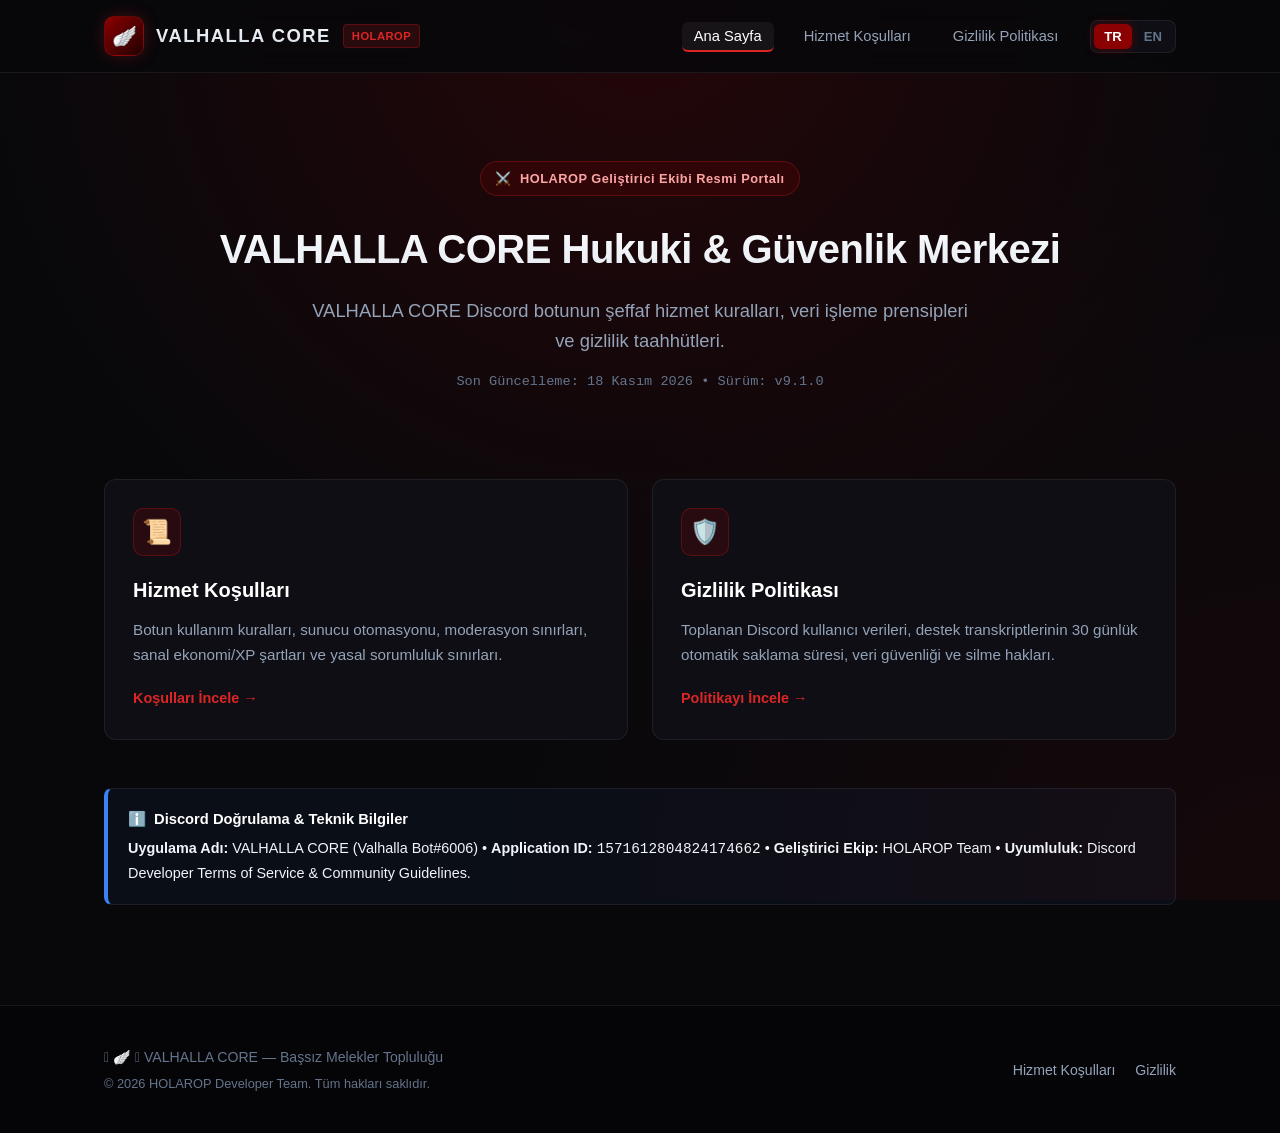
==== index.html @ b6e1a9f5 "Add files via upload" ====
<!DOCTYPE html>
<html lang="tr">
<head>
  <meta charset="UTF-8">
  <meta name="viewport" content="width=device-width, initial-scale=1.0">
  <title>VALHALLA CORE — Politika ve Hukuki Belgeler | Legal Hub</title>
  <meta name="description" content="VALHALLA CORE Discord Botu resmi Hizmet Koşulları ve Gizlilik Politikası merkezi. HOLAROP Geliştirici Ekibi.">
  <meta name="theme-color" content="#8B0000">
  <link rel="stylesheet" href="style.css">
</head>
<body>

  <!-- Site Header -->
  <header class="site-header">
    <div class="container nav-wrapper">
      <a href="index.html" class="brand">
        <div class="brand-icon">🪽</div>
        <div>
          <div class="brand-title">VALHALLA CORE</div>
        </div>
        <span class="brand-tag">HOLAROP</span>
      </a>

      <nav class="main-nav">
        <ul class="nav-links">
          <li><a href="index.html" class="active"><span class="lang-tr">Ana Sayfa</span><span class="lang-en" style="display:none;">Home</span></a></li>
          <li><a href="terms.html"><span class="lang-tr">Hizmet Koşulları</span><span class="lang-en" style="display:none;">Terms of Service</span></a></li>
          <li><a href="privacy.html"><span class="lang-tr">Gizlilik Politikası</span><span class="lang-en" style="display:none;">Privacy Policy</span></a></li>
        </ul>

        <div class="lang-switch">
          <button class="lang-btn lang-btn-tr active" onclick="setLanguage('tr')">TR</button>
          <button class="lang-btn lang-btn-en" onclick="setLanguage('en')">EN</button>
        </div>
      </nav>
    </div>
  </header>

  <!-- Main Content -->
  <main class="main-content">
    <div class="container">
      
      <!-- Hero -->
      <section class="hero">
        <div class="hero-badge">
          <span>⚔️</span>
          <span class="lang-tr">HOLAROP Geliştirici Ekibi Resmi Portalı</span>
          <span class="lang-en" style="display:none;">Official HOLAROP Developer Team Portal</span>
        </div>

        <h1 class="lang-tr">VALHALLA CORE Hukuki & Güvenlik Merkezi</h1>
        <h1 class="lang-en" style="display:none;">VALHALLA CORE Legal & Security Hub</h1>

        <p class="lead lang-tr">
          VALHALLA CORE Discord botunun şeffaf hizmet kuralları, veri işleme prensipleri ve gizlilik taahhütleri.
        </p>
        <p class="lead lang-en" style="display:none;">
          Transparent service guidelines, data handling principles, and privacy commitments for the VALHALLA CORE Discord bot.
        </p>

        <div class="effective-date">
          <span class="lang-tr">Son Güncelleme: 18 Kasım 2026 • Sürüm: v9.1.0</span>
          <span class="lang-en" style="display:none;">Last Updated: November 18, 2026 • Version: v9.1.0</span>
        </div>
      </section>

      <!-- Cards Grid -->
      <div class="card-grid">
        <!-- Terms Card -->
        <div class="feature-card">
          <div class="card-icon">📜</div>
          <h3 class="lang-tr">Hizmet Koşulları</h3>
          <h3 class="lang-en" style="display:none;">Terms of Service</h3>
          
          <p class="lang-tr">
            Botun kullanım kuralları, sunucu otomasyonu, moderasyon sınırları, sanal ekonomi/XP şartları ve yasal sorumluluk sınırları.
          </p>
          <p class="lang-en" style="display:none;">
            Usage rules, server automation boundaries, moderation authorities, virtual economy/XP terms, and legal liability disclaimers.
          </p>

          <a href="terms.html" class="card-action">
            <span class="lang-tr">Koşulları İncele →</span>
            <span class="lang-en" style="display:none;">Read Terms of Service →</span>
          </a>
        </div>

        <!-- Privacy Card -->
        <div class="feature-card">
          <div class="card-icon">🛡️</div>
          <h3 class="lang-tr">Gizlilik Politikası</h3>
          <h3 class="lang-en" style="display:none;">Privacy Policy</h3>
          
          <p class="lang-tr">
            Toplanan Discord kullanıcı verileri, destek transkriptlerinin 30 günlük otomatik saklama süresi, veri güvenliği ve silme hakları.
          </p>
          <p class="lang-en" style="display:none;">
            Collected Discord user data, verified 30-day support transcript retention cycle, data security, and user deletion rights.
          </p>

          <a href="privacy.html" class="card-action">
            <span class="lang-tr">Politikayı İncele →</span>
            <span class="lang-en" style="display:none;">Read Privacy Policy →</span>
          </a>
        </div>
      </div>

      <!-- App Metadata Callout -->
      <div class="callout callout-info" style="margin-top: 48px;">
        <div class="callout-title">
          <span>ℹ️</span>
          <span class="lang-tr">Discord Doğrulama & Teknik Bilgiler</span>
          <span class="lang-en" style="display:none;">Discord Verification & Technical Information</span>
        </div>
        <p class="lang-tr">
          <strong>Uygulama Adı:</strong> VALHALLA CORE (Valhalla Bot#6006) • <strong>Application ID:</strong> <code>1571612804824174662</code> • <strong>Geliştirici Ekip:</strong> HOLAROP Team • <strong>Uyumluluk:</strong> Discord Developer Terms of Service & Community Guidelines.
        </p>
        <p class="lang-en" style="display:none;">
          <strong>Application Name:</strong> VALHALLA CORE (Valhalla Bot#6006) • <strong>Application ID:</strong> <code>1571612804824174662</code> • <strong>Developer Team:</strong> HOLAROP Team • <strong>Compliance:</strong> Discord Developer Terms of Service & Community Guidelines.
        </p>
      </div>

    </div>
  </main>

  <!-- Site Footer -->
  <footer class="site-footer">
    <div class="container footer-wrapper">
      <div class="footer-copy">
        <div>𓆩 🪽 𓆪 VALHALLA CORE — <span class="lang-tr">Başsız Melekler Topluluğu</span><span class="lang-en" style="display:none;">Headless Angels Community</span></div>
        <div style="font-size: 0.8rem; color: var(--text-muted);">
          © 2026 HOLAROP Developer Team. <span class="lang-tr">Tüm hakları saklıdır.</span><span class="lang-en" style="display:none;">All rights reserved.</span>
        </div>
      </div>

      <div class="footer-links">
        <a href="terms.html"><span class="lang-tr">Hizmet Koşulları</span><span class="lang-en" style="display:none;">Terms</span></a>
        <a href="privacy.html"><span class="lang-tr">Gizlilik</span><span class="lang-en" style="display:none;">Privacy</span></a>
      </div>
    </div>
  </footer>

  <script src="lang.js"></script>
</body>
</html>
---- style.css ----
/* ==========================================================================
   VALHALLA CORE — GOTHIC OBSIDIAN DESIGN SYSTEM
   Official Terms of Service & Privacy Policy Styling
   Designed for GitHub Pages & Discord Developer Verification
   ========================================================================== */

:root {
  --bg-deep: #08080B;
  --bg-surface: #0E0E14;
  --bg-card: #14141D;
  --bg-card-hover: #1A1A26;
  --border-subtle: rgba(255, 255, 255, 0.07);
  --border-crimson: rgba(185, 28, 28, 0.35);
  --border-crimson-glow: rgba(220, 38, 38, 0.6);

  --crimson-dark: #5C0606;
  --crimson-primary: #8B0000;
  --crimson-bright: #DC2626;
  --crimson-glow: rgba(220, 38, 38, 0.25);

  --gold-accent: #D4AF37;
  --text-main: #F1F5F9;
  --text-secondary: #94A3B8;
  --text-muted: #64748B;
  --font-family: -apple-system, BlinkMacSystemFont, "Segoe UI", Roboto, "Helvetica Neue", Arial, sans-serif;
  --font-mono: ui-monospace, SFMono-Regular, Menlo, Monaco, Consolas, "Liberation Mono", monospace;
}

* {
  margin: 0;
  padding: 0;
  box-sizing: border-box;
}

html {
  scroll-behavior: smooth;
  font-family: var(--font-family);
  background-color: var(--bg-deep);
  color: var(--text-main);
  line-height: 1.65;
}

body {
  min-height: 100vh;
  display: flex;
  flex-direction: column;
  background: 
    radial-gradient(circle at 50% 0%, rgba(139, 0, 0, 0.22) 0%, transparent 60%),
    radial-gradient(circle at 100% 100%, rgba(92, 6, 6, 0.15) 0%, transparent 50%),
    var(--bg-deep);
  background-attachment: fixed;
}

/* Container */
.container {
  width: 100%;
  max-width: 1120px;
  margin: 0 auto;
  padding: 0 24px;
}

/* Header & Navigation */
header.site-header {
  position: sticky;
  top: 0;
  z-index: 50;
  backdrop-filter: blur(14px);
  background: rgba(8, 8, 11, 0.85);
  border-bottom: 1px solid var(--border-subtle);
}

.nav-wrapper {
  display: flex;
  align-items: center;
  justify-content: space-between;
  height: 72px;
}

.brand {
  display: flex;
  align-items: center;
  gap: 12px;
  text-decoration: none;
  color: var(--text-main);
}

.brand-icon {
  width: 40px;
  height: 40px;
  background: linear-gradient(135deg, var(--crimson-primary), #200000);
  border: 1px solid var(--border-crimson);
  border-radius: 10px;
  display: flex;
  align-items: center;
  justify-content: center;
  font-size: 20px;
  box-shadow: 0 0 16px var(--crimson-glow);
}

.brand-title {
  font-size: 1.15rem;
  font-weight: 800;
  letter-spacing: 1.5px;
  text-transform: uppercase;
  background: linear-gradient(180deg, #FFFFFF, #CBD5E1);
  -webkit-background-clip: text;
  -webkit-text-fill-color: transparent;
}

.brand-tag {
  font-size: 0.7rem;
  font-weight: 700;
  padding: 2px 8px;
  border-radius: 4px;
  background: rgba(220, 38, 38, 0.15);
  color: var(--crimson-bright);
  border: 1px solid var(--border-crimson);
  letter-spacing: 0.5px;
}

nav.main-nav {
  display: flex;
  align-items: center;
  gap: 20px;
}

.nav-links {
  display: flex;
  align-items: center;
  gap: 18px;
  list-style: none;
}

.nav-links a {
  color: var(--text-secondary);
  text-decoration: none;
  font-size: 0.92rem;
  font-weight: 500;
  transition: all 0.2s ease;
  padding: 6px 12px;
  border-radius: 6px;
}

.nav-links a:hover,
.nav-links a.active {
  color: #FFFFFF;
  background: rgba(255, 255, 255, 0.05);
}

.nav-links a.active {
  border-bottom: 2px solid var(--crimson-bright);
}

/* Language Switcher */
.lang-switch {
  display: inline-flex;
  align-items: center;
  background: var(--bg-surface);
  border: 1px solid var(--border-subtle);
  border-radius: 8px;
  padding: 3px;
  gap: 2px;
}

.lang-btn {
  background: none;
  border: none;
  color: var(--text-muted);
  font-size: 0.82rem;
  font-weight: 700;
  padding: 5px 10px;
  border-radius: 6px;
  cursor: pointer;
  transition: all 0.2s ease;
  display: flex;
  align-items: center;
  gap: 5px;
}

.lang-btn.active {
  background: var(--crimson-primary);
  color: #FFFFFF;
  box-shadow: 0 0 10px rgba(139, 0, 0, 0.5);
}

.lang-btn:hover:not(.active) {
  color: var(--text-main);
  background: rgba(255, 255, 255, 0.04);
}

/* Main Content Area */
main.main-content {
  flex: 1;
  padding: 48px 0 80px;
}

/* Hero Banner */
.hero {
  text-align: center;
  padding: 40px 20px 50px;
  position: relative;
}

.hero-badge {
  display: inline-flex;
  align-items: center;
  gap: 8px;
  padding: 6px 14px;
  background: rgba(139, 0, 0, 0.18);
  border: 1px solid var(--border-crimson);
  border-radius: 9999px;
  font-size: 0.8rem;
  font-weight: 600;
  color: #FCA5A5;
  margin-bottom: 20px;
  letter-spacing: 0.5px;
}

.hero h1 {
  font-size: 2.5rem;
  font-weight: 900;
  letter-spacing: -0.5px;
  margin-bottom: 14px;
  background: linear-gradient(180deg, #FFFFFF 0%, #E2E8F0 100%);
  -webkit-background-clip: text;
  -webkit-text-fill-color: transparent;
}

.hero p.lead {
  font-size: 1.15rem;
  color: var(--text-secondary);
  max-width: 680px;
  margin: 0 auto;
}

.effective-date {
  font-size: 0.85rem;
  color: var(--text-muted);
  margin-top: 14px;
  font-family: var(--font-mono);
}

/* Content Layout (Article + Sidebar) */
.content-grid {
  display: grid;
  grid-template-columns: 260px 1fr;
  gap: 40px;
  margin-top: 24px;
  align-items: start;
}

/* Sidebar / Table of Contents */
.toc-sidebar {
  position: sticky;
  top: 96px;
  background: var(--bg-surface);
  border: 1px solid var(--border-subtle);
  border-radius: 12px;
  padding: 20px;
}

.toc-title {
  font-size: 0.85rem;
  font-weight: 800;
  text-transform: uppercase;
  letter-spacing: 1.2px;
  color: var(--text-muted);
  margin-bottom: 14px;
}

.toc-list {
  list-style: none;
  display: flex;
  flex-direction: column;
  gap: 8px;
}

.toc-list a {
  color: var(--text-secondary);
  text-decoration: none;
  font-size: 0.88rem;
  display: block;
  padding: 4px 8px;
  border-radius: 6px;
  transition: all 0.15s ease;
  border-left: 2px solid transparent;
}

.toc-list a:hover {
  color: #FFFFFF;
  background: rgba(255, 255, 255, 0.04);
  border-left-color: var(--crimson-bright);
}

/* Article Styling */
.legal-article {
  background: var(--bg-surface);
  border: 1px solid var(--border-subtle);
  border-radius: 14px;
  padding: 44px;
}

.legal-section {
  margin-bottom: 40px;
  scroll-margin-top: 100px;
}

.legal-section:last-child {
  margin-bottom: 0;
}

.legal-section h2 {
  font-size: 1.5rem;
  font-weight: 800;
  color: #FFFFFF;
  margin-bottom: 16px;
  padding-bottom: 10px;
  border-bottom: 1px solid rgba(255, 255, 255, 0.08);
  display: flex;
  align-items: center;
  gap: 10px;
}

.legal-section h2 .sec-num {
  color: var(--crimson-bright);
  font-family: var(--font-mono);
  font-size: 1.1rem;
}

.legal-section h3 {
  font-size: 1.15rem;
  font-weight: 700;
  color: #E2E8F0;
  margin: 22px 0 10px;
}

.legal-section p {
  color: var(--text-secondary);
  margin-bottom: 14px;
  font-size: 0.98rem;
}

.legal-section ul,
.legal-section ol {
  margin: 12px 0 18px 24px;
  color: var(--text-secondary);
}

.legal-section li {
  margin-bottom: 8px;
  font-size: 0.96rem;
}

.legal-section strong {
  color: #FFFFFF;
}

/* Callout Cards / Alerts */
.callout {
  background: var(--bg-card);
  border-left: 4px solid var(--crimson-primary);
  border-radius: 8px;
  padding: 18px 20px;
  margin: 20px 0;
  border-top: 1px solid var(--border-subtle);
  border-right: 1px solid var(--border-subtle);
  border-bottom: 1px solid var(--border-subtle);
}

.callout.callout-info {
  border-left-color: #3B82F6;
  background: rgba(59, 130, 246, 0.05);
}

.callout.callout-warning {
  border-left-color: var(--gold-accent);
  background: rgba(212, 175, 55, 0.05);
}

.callout-title {
  font-size: 0.92rem;
  font-weight: 700;
  color: #FFFFFF;
  margin-bottom: 6px;
  display: flex;
  align-items: center;
  gap: 8px;
}

.callout p {
  font-size: 0.9rem;
  margin-bottom: 0;
}

/* Data Table Styling */
.table-wrapper {
  overflow-x: auto;
  margin: 20px 0;
  border-radius: 8px;
  border: 1px solid var(--border-subtle);
}

table.data-table {
  width: 100%;
  border-collapse: collapse;
  font-size: 0.9rem;
  text-align: left;
}

table.data-table th {
  background: var(--bg-card);
  color: #FFFFFF;
  padding: 12px 16px;
  font-weight: 700;
  border-bottom: 1px solid var(--border-subtle);
}

table.data-table td {
  padding: 12px 16px;
  border-bottom: 1px solid rgba(255, 255, 255, 0.04);
  color: var(--text-secondary);
}

table.data-table tr:last-child td {
  border-bottom: none;
}

table.data-table tr:hover td {
  background: rgba(255, 255, 255, 0.02);
}

/* Badge & Highlights */
code.inline-code {
  font-family: var(--font-mono);
  font-size: 0.85em;
  background: rgba(255, 255, 255, 0.08);
  color: #FCA5A5;
  padding: 2px 6px;
  border-radius: 4px;
  border: 1px solid rgba(255, 255, 255, 0.08);
}

/* Cards Grid on Home */
.card-grid {
  display: grid;
  grid-template-columns: repeat(auto-fit, minmax(320px, 1fr));
  gap: 24px;
  margin-top: 36px;
}

.feature-card {
  background: var(--bg-surface);
  border: 1px solid var(--border-subtle);
  border-radius: 12px;
  padding: 28px;
  transition: all 0.25s ease;
  display: flex;
  flex-direction: column;
}

.feature-card:hover {
  transform: translateY(-4px);
  border-color: var(--border-crimson);
  box-shadow: 0 12px 30px rgba(0, 0, 0, 0.5), 0 0 20px var(--crimson-glow);
}

.card-icon {
  width: 48px;
  height: 48px;
  border-radius: 10px;
  background: rgba(139, 0, 0, 0.2);
  border: 1px solid var(--border-crimson);
  display: flex;
  align-items: center;
  justify-content: center;
  font-size: 24px;
  margin-bottom: 18px;
}

.feature-card h3 {
  font-size: 1.25rem;
  font-weight: 700;
  margin-bottom: 10px;
  color: #FFFFFF;
}

.feature-card p {
  color: var(--text-secondary);
  font-size: 0.95rem;
  flex: 1;
  margin-bottom: 20px;
}

.card-action {
  align-self: flex-start;
  color: var(--crimson-bright);
  font-weight: 600;
  font-size: 0.9rem;
  text-decoration: none;
  display: inline-flex;
  align-items: center;
  gap: 6px;
  transition: gap 0.2s ease;
}

.feature-card:hover .card-action {
  gap: 10px;
}

/* Footer */
footer.site-footer {
  background: #050508;
  border-top: 1px solid var(--border-subtle);
  padding: 40px 0;
  margin-top: auto;
  color: var(--text-muted);
  font-size: 0.88rem;
}

.footer-wrapper {
  display: flex;
  align-items: center;
  justify-content: space-between;
  flex-wrap: wrap;
  gap: 20px;
}

.footer-copy {
  display: flex;
  flex-direction: column;
  gap: 4px;
}

.footer-links {
  display: flex;
  gap: 20px;
}

.footer-links a {
  color: var(--text-secondary);
  text-decoration: none;
  transition: color 0.15s ease;
}

.footer-links a:hover {
  color: #FFFFFF;
}

/* Responsive Media Queries */
@media (max-width: 900px) {
  .content-grid {
    grid-template-columns: 1fr;
    gap: 24px;
  }

  .toc-sidebar {
    display: none; /* Hide TOC sidebar on mobile/tablet to give full width to article */
  }

  .legal-article {
    padding: 24px 20px;
  }

  .hero h1 {
    font-size: 2rem;
  }
}

@media (max-width: 640px) {
  .nav-wrapper {
    flex-direction: column;
    height: auto;
    padding: 16px 0;
    gap: 14px;
  }

  nav.main-nav {
    width: 100%;
    justify-content: space-between;
  }

  .hero h1 {
    font-size: 1.7rem;
  }

  .hero p.lead {
    font-size: 1rem;
  }

  .footer-wrapper {
    flex-direction: column;
    text-align: center;
    gap: 16px;
  }
}
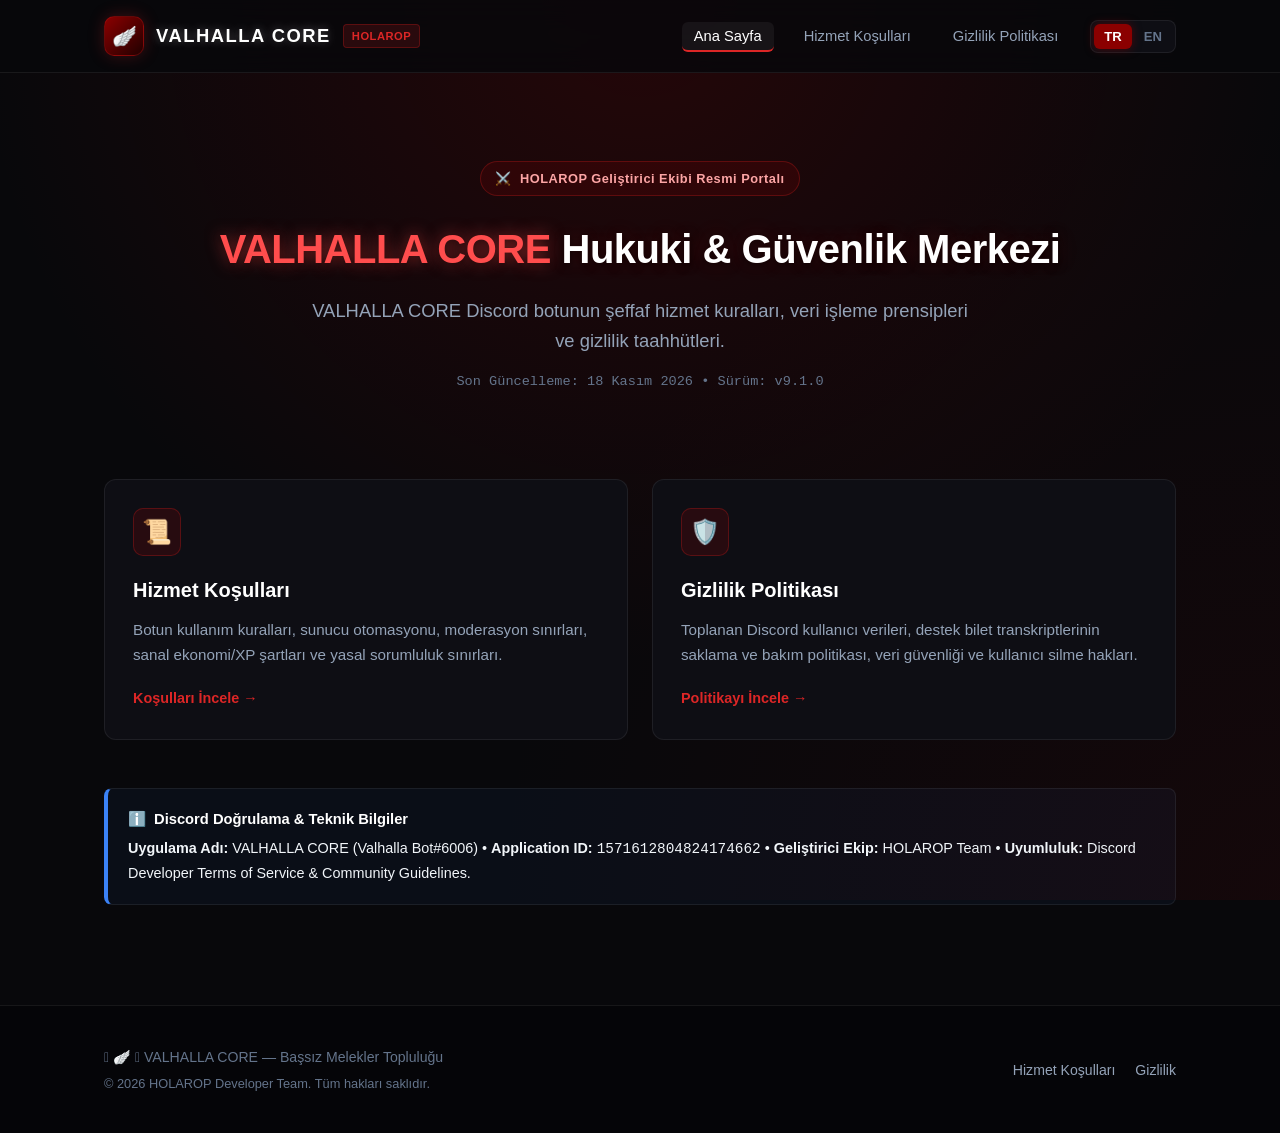
==== commit 892c3d1b: "Update VALHALLA CORE policies and visual design" ====
--- a/index.html
+++ b/index.html
@@ -48,8 +48,8 @@
           <span class="lang-en" style="display:none;">Official HOLAROP Developer Team Portal</span>
         </div>
 
-        <h1 class="lang-tr">VALHALLA CORE Hukuki & Güvenlik Merkezi</h1>
-        <h1 class="lang-en" style="display:none;">VALHALLA CORE Legal & Security Hub</h1>
+        <h1 class="lang-tr"><span class="hero-brand">VALHALLA CORE</span> Hukuki & Güvenlik Merkezi</h1>
+        <h1 class="lang-en" style="display:none;"><span class="hero-brand">VALHALLA CORE</span> Legal & Security Hub</h1>
 
         <p class="lead lang-tr">
           VALHALLA CORE Discord botunun şeffaf hizmet kuralları, veri işleme prensipleri ve gizlilik taahhütleri.
@@ -92,10 +92,10 @@
           <h3 class="lang-en" style="display:none;">Privacy Policy</h3>
           
           <p class="lang-tr">
-            Toplanan Discord kullanıcı verileri, destek transkriptlerinin 30 günlük otomatik saklama süresi, veri güvenliği ve silme hakları.
+            Toplanan Discord kullanıcı verileri, destek bilet transkriptlerinin saklama ve bakım politikası, veri güvenliği ve kullanıcı silme hakları.
           </p>
           <p class="lang-en" style="display:none;">
-            Collected Discord user data, verified 30-day support transcript retention cycle, data security, and user deletion rights.
+            Collected Discord user data, support ticket transcript storage and maintenance policy, data security, and user deletion rights.
           </p>
 
           <a href="privacy.html" class="card-action">
--- a/style.css
+++ b/style.css
@@ -102,9 +102,14 @@
   font-weight: 800;
   letter-spacing: 1.5px;
   text-transform: uppercase;
-  background: linear-gradient(180deg, #FFFFFF, #CBD5E1);
-  -webkit-background-clip: text;
-  -webkit-text-fill-color: transparent;
+  color: #FFFFFF;
+  text-shadow: 0 0 10px rgba(255, 255, 255, 0.35), 0 2px 4px rgba(0, 0, 0, 0.9);
+  transition: all 0.2s ease;
+}
+
+.brand:hover .brand-title {
+  color: #FFFFFF;
+  text-shadow: 0 0 14px rgba(239, 68, 68, 0.6), 0 2px 4px rgba(0, 0, 0, 0.9);
 }
 
 .brand-tag {
@@ -221,9 +226,14 @@
   font-weight: 900;
   letter-spacing: -0.5px;
   margin-bottom: 14px;
-  background: linear-gradient(180deg, #FFFFFF 0%, #E2E8F0 100%);
-  -webkit-background-clip: text;
-  -webkit-text-fill-color: transparent;
+  color: #FFFFFF;
+  text-shadow: 0 0 20px rgba(220, 38, 38, 0.2), 0 2px 8px rgba(0, 0, 0, 0.95);
+}
+
+.hero-brand {
+  color: #FF4D4D;
+  text-shadow: 0 0 16px rgba(239, 68, 68, 0.6), 0 2px 6px rgba(0, 0, 0, 0.9);
+  display: inline-block;
 }
 
 .hero p.lead {
